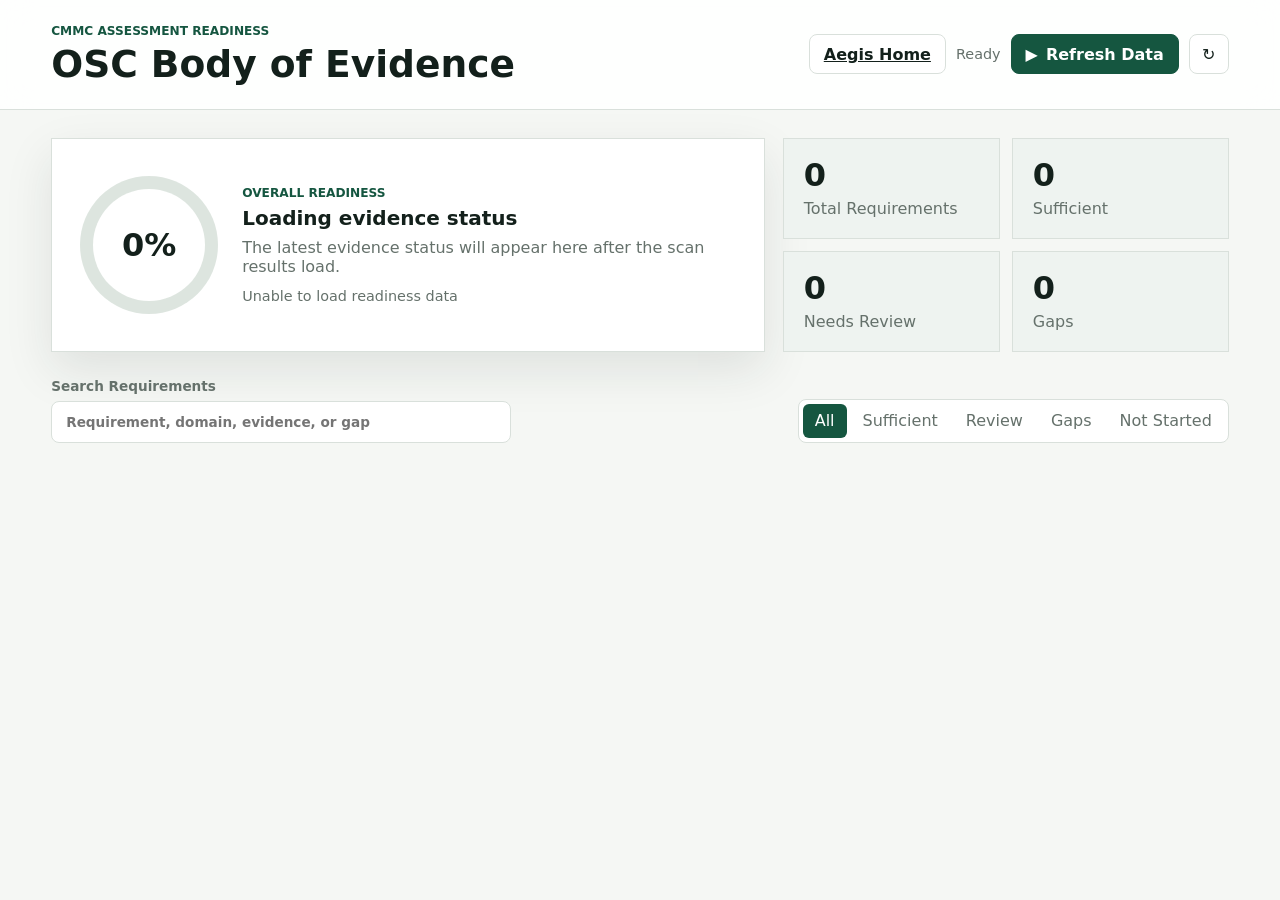
==== assessment/index.html @ aecbb355 "Add assessment readiness portal" ====
<!doctype html>
<html lang="en">
  <head>
    <meta charset="utf-8">
    <meta name="viewport" content="width=device-width, initial-scale=1">
    <title>CMMC OSC Readiness | Aegis Compliance Solutions</title>
    <link rel="stylesheet" href="styles.css">
  </head>
  <body>
    <header class="topbar">
      <div>
        <p class="eyebrow">CMMC Assessment Readiness</p>
        <h1 id="osc-name">OSC Body of Evidence</h1>
      </div>
      <div class="header-actions">
        <a class="secondary-action" href="../">Aegis Home</a>
        <span id="scan-state" class="timestamp">Ready</span>
        <button id="scan-button" class="primary-action" type="button">
          <span aria-hidden="true">▶</span>
          Refresh Data
        </button>
        <button id="refresh-button" type="button" aria-label="Refresh readiness data">
          <span aria-hidden="true">↻</span>
        </button>
      </div>
    </header>

    <main>
      <section class="readiness-band">
        <div class="score-panel">
          <div class="score-ring" id="score-ring">
            <span id="ready-percent">0%</span>
          </div>
          <div>
            <p class="section-label">Overall Readiness</p>
            <h2 id="readiness-title">Loading evidence status</h2>
            <p id="readiness-copy">The latest evidence status will appear here after the scan results load.</p>
            <p id="updated-at" class="inline-timestamp">Updated...</p>
          </div>
        </div>
        <div class="metrics-grid">
          <article>
            <span id="metric-total">0</span>
            <p>Total Requirements</p>
          </article>
          <article>
            <span id="metric-sufficient">0</span>
            <p>Sufficient</p>
          </article>
          <article>
            <span id="metric-review">0</span>
            <p>Needs Review</p>
          </article>
          <article>
            <span id="metric-gaps">0</span>
            <p>Gaps</p>
          </article>
        </div>
      </section>

      <section class="toolbar" aria-label="Evidence filters">
        <label class="search-field">
          <span>Search Requirements</span>
          <input id="search-input" type="search" placeholder="Requirement, domain, evidence, or gap">
        </label>
        <div class="segmented" role="tablist" aria-label="Status filter">
          <button class="active" type="button" data-filter="all">All</button>
          <button type="button" data-filter="sufficient">Sufficient</button>
          <button type="button" data-filter="review">Review</button>
          <button type="button" data-filter="gaps">Gaps</button>
          <button type="button" data-filter="notStarted">Not Started</button>
        </div>
      </section>

      <section id="domain-view" class="domain-view" aria-label="CMMC domains"></section>

      <section id="requirement-view" class="requirement-view hidden" aria-label="Domain requirements">
        <div class="section-header">
          <button id="back-button" class="secondary-action" type="button">
            <span aria-hidden="true">←</span>
            Domains
          </button>
          <div>
            <p class="section-label" id="domain-code">Domain</p>
            <h2 id="domain-title">Requirements</h2>
          </div>
        </div>
        <div id="requirements-list" class="requirements-list"></div>
      </section>
    </main>

    <script src="app.js"></script>
  </body>
</html>
---- assessment/styles.css ----
:root {
  --bg: #f5f7f4;
  --surface: #ffffff;
  --surface-strong: #eef3f0;
  --ink: #13201b;
  --muted: #65716b;
  --line: #d9e0db;
  --green: #2f8061;
  --green-dark: #155640;
  --amber: #a76317;
  --red: #b53b34;
  --blue: #315f95;
  --gray: #6d7580;
  --shadow: 0 18px 45px rgba(27, 43, 36, 0.1);
}

* {
  box-sizing: border-box;
}

body {
  margin: 0;
  min-width: 320px;
  background: var(--bg);
  color: var(--ink);
  font-family: Inter, ui-sans-serif, system-ui, -apple-system, BlinkMacSystemFont, "Segoe UI", sans-serif;
}

button,
input {
  font: inherit;
}

.topbar {
  display: flex;
  align-items: center;
  justify-content: space-between;
  gap: 24px;
  padding: 24px clamp(18px, 4vw, 52px);
  border-bottom: 1px solid var(--line);
  background: rgba(255, 255, 255, 0.9);
  position: sticky;
  top: 0;
  z-index: 10;
  backdrop-filter: blur(16px);
}

.eyebrow,
.section-label {
  margin: 0 0 6px;
  color: var(--green-dark);
  font-size: 0.76rem;
  font-weight: 850;
  letter-spacing: 0;
  text-transform: uppercase;
}

h1,
h2,
h3,
p {
  margin-top: 0;
}

h1 {
  margin-bottom: 0;
  font-size: clamp(1.45rem, 3vw, 2.35rem);
  line-height: 1.08;
}

h2 {
  font-size: 1.25rem;
  line-height: 1.2;
  margin-bottom: 8px;
}

h3 {
  font-size: 1rem;
  line-height: 1.3;
  margin-bottom: 0;
}

.header-actions {
  display: flex;
  align-items: center;
  gap: 10px;
  flex-wrap: wrap;
  justify-content: flex-end;
}

.timestamp,
.inline-timestamp {
  color: var(--muted);
  font-size: 0.9rem;
}

.inline-timestamp {
  margin: 12px 0 0;
}

#refresh-button,
.primary-action,
.secondary-action {
  min-height: 40px;
  border: 1px solid var(--line);
  border-radius: 8px;
  background: var(--surface);
  color: var(--ink);
  cursor: pointer;
}

#refresh-button {
  width: 40px;
}

.primary-action,
.secondary-action {
  display: inline-flex;
  align-items: center;
  justify-content: center;
  gap: 8px;
  padding: 0 14px;
  font-weight: 800;
}

.primary-action {
  background: var(--green-dark);
  color: white;
  border-color: var(--green-dark);
}

.primary-action:disabled {
  cursor: wait;
  opacity: 0.65;
}

.secondary-action {
  background: var(--surface);
}

main {
  padding: 28px clamp(18px, 4vw, 52px) 44px;
}

.readiness-band {
  display: grid;
  grid-template-columns: minmax(0, 1.6fr) minmax(360px, 1fr);
  gap: 18px;
  align-items: stretch;
  margin-bottom: 20px;
}

.score-panel {
  display: grid;
  grid-template-columns: auto minmax(0, 1fr);
  align-items: center;
  gap: 24px;
  padding: 28px;
  background: var(--surface);
  border: 1px solid var(--line);
  box-shadow: var(--shadow);
}

.score-panel p:not(.section-label):not(.inline-timestamp) {
  margin-bottom: 0;
  color: var(--muted);
  max-width: 760px;
}

.score-ring {
  --score: 0deg;
  display: grid;
  place-items: center;
  width: 138px;
  aspect-ratio: 1;
  border-radius: 50%;
  background: conic-gradient(var(--green) var(--score), #dde5df 0);
  position: relative;
  flex: none;
}

.score-ring::after {
  content: "";
  position: absolute;
  inset: 13px;
  border-radius: 50%;
  background: var(--surface);
}

.score-ring span {
  position: relative;
  z-index: 1;
  font-size: 2rem;
  font-weight: 850;
}

.metrics-grid {
  display: grid;
  grid-template-columns: repeat(2, minmax(0, 1fr));
  gap: 12px;
}

.metrics-grid article {
  padding: 20px;
  background: var(--surface-strong);
  border: 1px solid var(--line);
}

.metrics-grid span {
  display: block;
  font-size: 2rem;
  font-weight: 850;
  line-height: 1;
}

.metrics-grid p {
  margin: 8px 0 0;
  color: var(--muted);
}

.toolbar {
  display: flex;
  align-items: end;
  justify-content: space-between;
  gap: 16px;
  margin: 26px 0 16px;
}

.search-field {
  display: grid;
  gap: 7px;
  width: min(460px, 100%);
  color: var(--muted);
  font-size: 0.85rem;
  font-weight: 750;
}

.search-field input {
  width: 100%;
  height: 42px;
  border: 1px solid var(--line);
  border-radius: 8px;
  background: var(--surface);
  color: var(--ink);
  padding: 0 14px;
}

.search-field input:focus {
  outline: 3px solid rgba(47, 95, 152, 0.18);
  border-color: var(--blue);
}

.segmented {
  display: flex;
  gap: 4px;
  padding: 4px;
  border: 1px solid var(--line);
  border-radius: 8px;
  background: var(--surface);
  overflow-x: auto;
}

.segmented button {
  min-height: 34px;
  border: 0;
  border-radius: 6px;
  padding: 0 12px;
  background: transparent;
  color: var(--muted);
  cursor: pointer;
  white-space: nowrap;
}

.segmented button.active {
  background: var(--green-dark);
  color: white;
}

.domain-view {
  display: grid;
  grid-template-columns: repeat(auto-fill, minmax(250px, 1fr));
  gap: 14px;
}

.domain-card {
  display: grid;
  gap: 10px;
  min-height: 184px;
  padding: 18px;
  border: 1px solid var(--line);
  border-radius: 8px;
  background: var(--surface);
  color: var(--ink);
  text-align: left;
  cursor: pointer;
  box-shadow: 0 10px 30px rgba(27, 43, 36, 0.06);
}

.domain-card:hover,
.domain-card:focus {
  border-color: var(--green);
  outline: 3px solid rgba(47, 128, 97, 0.12);
}

.domain-code {
  color: var(--green-dark);
  font-size: 0.84rem;
  font-weight: 850;
}

.domain-card strong {
  font-size: 1.12rem;
  line-height: 1.2;
}

.domain-card > span:not(.domain-code):not(.domain-counts) {
  color: var(--muted);
}

.domain-progress {
  height: 9px;
  border-radius: 999px;
  background: #e3e9e4;
  overflow: hidden;
}

.domain-progress span {
  display: block;
  height: 100%;
  background: var(--green);
}

.domain-counts {
  display: flex;
  gap: 8px;
  flex-wrap: wrap;
  color: var(--muted);
  font-size: 0.84rem;
}

.section-header {
  display: flex;
  align-items: center;
  gap: 16px;
  margin-bottom: 16px;
}

.requirements-list {
  display: grid;
  gap: 12px;
}

.requirement-row {
  display: grid;
  gap: 14px;
  padding: 18px;
  border: 1px solid var(--line);
  border-radius: 8px;
  background: var(--surface);
  box-shadow: 0 10px 30px rgba(27, 43, 36, 0.06);
}

.requirement-main {
  display: flex;
  align-items: start;
  justify-content: space-between;
  gap: 16px;
}

.practice-id {
  display: block;
  color: var(--green-dark);
  font-weight: 850;
  margin-bottom: 4px;
}

.status {
  display: inline-flex;
  align-items: center;
  min-height: 28px;
  padding: 0 10px;
  border-radius: 999px;
  font-size: 0.82rem;
  font-weight: 850;
  white-space: nowrap;
}

.status.sufficient {
  background: #dcf1e8;
  color: var(--green-dark);
}

.status.review {
  background: #fff0d8;
  color: var(--amber);
}

.status.gaps {
  background: #fde3e0;
  color: var(--red);
}

.status.notStarted {
  background: #e9edf0;
  color: var(--gray);
}

.requirement-detail {
  display: grid;
  grid-template-columns: 1.2fr repeat(2, minmax(110px, 0.35fr)) 1.4fr;
  gap: 14px;
  margin: 0;
}

.requirement-detail div {
  min-width: 0;
}

dt {
  color: var(--muted);
  font-size: 0.76rem;
  font-weight: 850;
  text-transform: uppercase;
}

dd {
  margin: 5px 0 0;
  color: var(--ink);
  overflow-wrap: anywhere;
}

.empty-state {
  color: var(--muted);
  padding: 18px;
  border: 1px dashed var(--line);
  border-radius: 8px;
  background: rgba(255, 255, 255, 0.6);
}

.hidden {
  display: none !important;
}

@media (max-width: 980px) {
  .readiness-band,
  .requirement-detail {
    grid-template-columns: 1fr;
  }

  .toolbar {
    align-items: stretch;
    flex-direction: column;
  }
}

@media (max-width: 640px) {
  .topbar {
    align-items: flex-start;
    flex-direction: column;
  }

  .header-actions {
    width: 100%;
    justify-content: flex-start;
  }

  .score-panel {
    grid-template-columns: 1fr;
    padding: 22px;
  }

  .metrics-grid,
  .domain-view {
    grid-template-columns: 1fr;
  }

  .score-ring {
    width: 118px;
  }

  .requirement-main,
  .section-header {
    align-items: flex-start;
    flex-direction: column;
  }
}
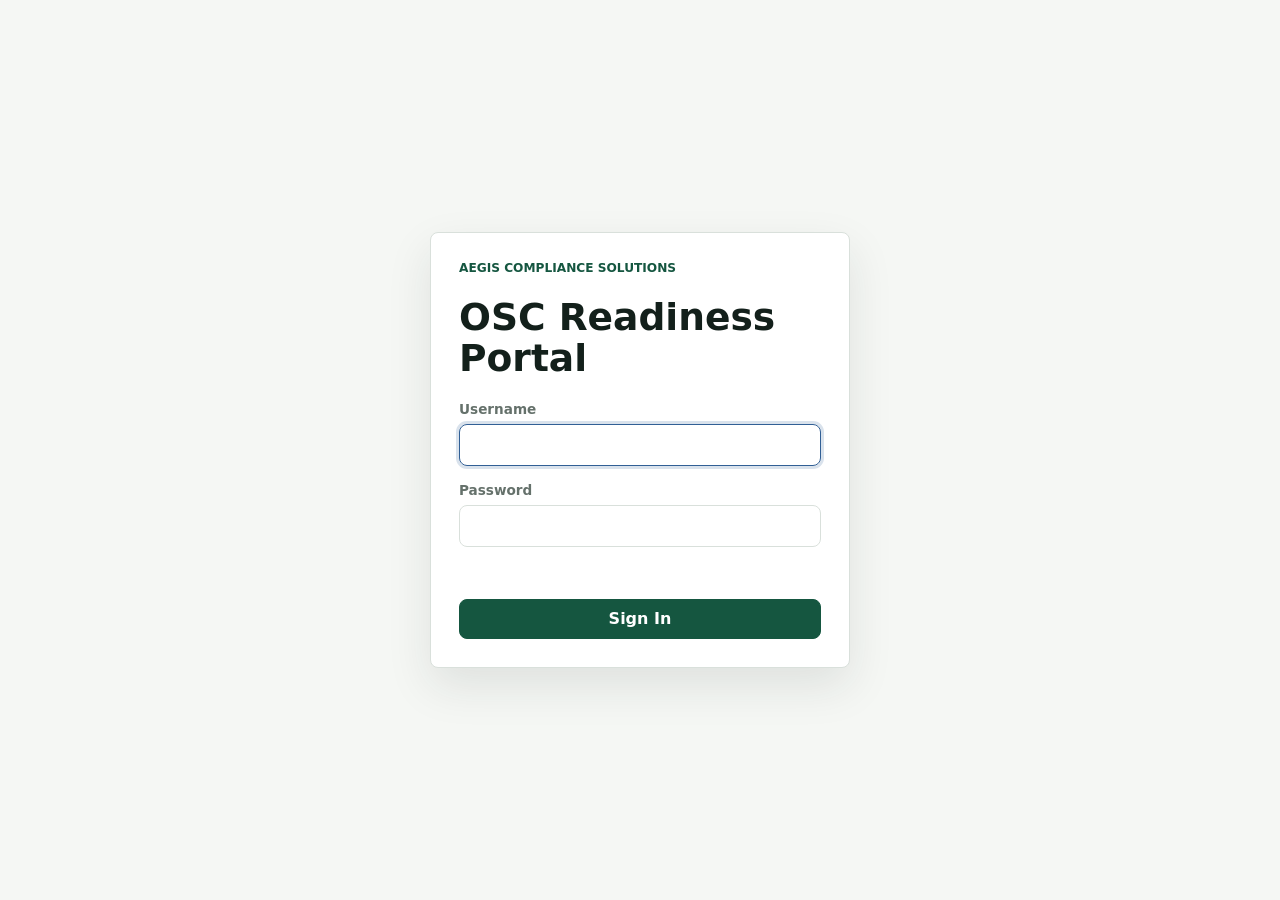
==== commit 030a2a6d: "Update readiness portal workflow" ====
--- a/assessment/index.html
+++ b/assessment/index.html
@@ -4,91 +4,96 @@
     <meta charset="utf-8">
     <meta name="viewport" content="width=device-width, initial-scale=1">
     <title>CMMC OSC Readiness | Aegis Compliance Solutions</title>
-    <link rel="stylesheet" href="styles.css">
+    <link rel="stylesheet" href="styles.css?v=4">
   </head>
-  <body>
-    <header class="topbar">
-      <div>
-        <p class="eyebrow">CMMC Assessment Readiness</p>
-        <h1 id="osc-name">OSC Body of Evidence</h1>
-      </div>
-      <div class="header-actions">
-        <a class="secondary-action" href="../">Aegis Home</a>
-        <span id="scan-state" class="timestamp">Ready</span>
-        <button id="scan-button" class="primary-action" type="button">
-          <span aria-hidden="true">▶</span>
-          Refresh Data
-        </button>
-        <button id="refresh-button" type="button" aria-label="Refresh readiness data">
-          <span aria-hidden="true">↻</span>
-        </button>
-      </div>
-    </header>
+  <body class="auth-locked">
+    <section id="auth-screen" class="auth-screen" aria-labelledby="auth-title">
+      <form id="auth-form" class="auth-panel">
+        <p class="eyebrow">Aegis Compliance Solutions</p>
+        <h1 id="auth-title">OSC Readiness Portal</h1>
+        <label>
+          Username
+          <input id="auth-username" type="text" autocomplete="username" required>
+        </label>
+        <label>
+          Password
+          <input id="auth-password" type="password" autocomplete="current-password" required>
+        </label>
+        <p id="auth-error" class="auth-error" role="alert"></p>
+        <button class="primary-action" type="submit">Sign In</button>
+      </form>
+    </section>
 
-    <main>
-      <section class="readiness-band">
-        <div class="score-panel">
-          <div class="score-ring" id="score-ring">
-            <span id="ready-percent">0%</span>
+    <div id="portal-shell" class="portal-shell" hidden>
+      <header class="topbar">
+        <div>
+          <p class="eyebrow">CMMC Assessment Readiness</p>
+          <h1 id="osc-name">OSC Body of Evidence</h1>
+        </div>
+        <div class="header-actions">
+          <a class="secondary-action" href="../">Aegis Home</a>
+          <span id="scan-state" class="timestamp">Ready</span>
+          <button id="scan-button" class="primary-action" type="button">
+            <span aria-hidden="true">▶</span>
+            Start Review
+          </button>
+          <button id="refresh-button" type="button" aria-label="Refresh readiness data">
+            <span aria-hidden="true">↻</span>
+          </button>
+          <button id="logout-button" class="secondary-action" type="button">Logout</button>
+        </div>
+      </header>
+
+      <main>
+        <section class="readiness-band">
+          <div class="score-panel">
+            <div class="score-ring">
+              <span id="domain-total">0</span>
+            </div>
+            <div>
+              <p class="section-label">Readiness Scope</p>
+              <h2 id="readiness-title">CMMC Level 2 requirements</h2>
+              <p id="readiness-copy">Browse the OSC readiness scope by domain and security requirement.</p>
+              <p id="updated-at" class="inline-timestamp">Updated...</p>
+            </div>
           </div>
-          <div>
-            <p class="section-label">Overall Readiness</p>
-            <h2 id="readiness-title">Loading evidence status</h2>
-            <p id="readiness-copy">The latest evidence status will appear here after the scan results load.</p>
-            <p id="updated-at" class="inline-timestamp">Updated...</p>
+          <div class="metrics-grid">
+            <article>
+              <span id="metric-domains">0</span>
+              <p>Domains</p>
+            </article>
+            <article>
+              <span id="metric-total">0</span>
+              <p>Security Requirements</p>
+            </article>
           </div>
-        </div>
-        <div class="metrics-grid">
-          <article>
-            <span id="metric-total">0</span>
-            <p>Total Requirements</p>
-          </article>
-          <article>
-            <span id="metric-sufficient">0</span>
-            <p>Sufficient</p>
-          </article>
-          <article>
-            <span id="metric-review">0</span>
-            <p>Needs Review</p>
-          </article>
-          <article>
-            <span id="metric-gaps">0</span>
-            <p>Gaps</p>
-          </article>
-        </div>
-      </section>
+        </section>
 
-      <section class="toolbar" aria-label="Evidence filters">
-        <label class="search-field">
-          <span>Search Requirements</span>
-          <input id="search-input" type="search" placeholder="Requirement, domain, evidence, or gap">
-        </label>
-        <div class="segmented" role="tablist" aria-label="Status filter">
-          <button class="active" type="button" data-filter="all">All</button>
-          <button type="button" data-filter="sufficient">Sufficient</button>
-          <button type="button" data-filter="review">Review</button>
-          <button type="button" data-filter="gaps">Gaps</button>
-          <button type="button" data-filter="notStarted">Not Started</button>
-        </div>
-      </section>
+        <section class="toolbar" aria-label="Requirement search">
+          <label class="search-field">
+            <span>Search Requirements</span>
+            <input id="search-input" type="search" placeholder="Requirement, domain, or keyword">
+          </label>
+        </section>
 
-      <section id="domain-view" class="domain-view" aria-label="CMMC domains"></section>
+        <section id="domain-view" class="domain-view" aria-label="CMMC domains"></section>
 
-      <section id="requirement-view" class="requirement-view hidden" aria-label="Domain requirements">
-        <div class="section-header">
-          <button id="back-button" class="secondary-action" type="button">
-            <span aria-hidden="true">←</span>
-            Domains
-          </button>
-          <div>
-            <p class="section-label" id="domain-code">Domain</p>
-            <h2 id="domain-title">Requirements</h2>
+        <section id="requirement-view" class="requirement-view hidden" aria-label="Domain requirements">
+          <div class="section-header">
+            <button id="back-button" class="secondary-action" type="button">
+              <span aria-hidden="true">←</span>
+              Domains
+            </button>
+            <div>
+              <p class="section-label" id="domain-code">Domain</p>
+              <h2 id="domain-title">Requirements</h2>
+            </div>
           </div>
-        </div>
-        <div id="requirements-list" class="requirements-list"></div>
-      </section>
-    </main>
+          <div id="requirements-list" class="requirements-list"></div>
+        </section>
+      </main>
+    </div>
 
-    <script src="app.js"></script>
+    <script src="app.js?v=7"></script>
   </body>
 </html>
--- a/assessment/styles.css
+++ b/assessment/styles.css
@@ -7,10 +7,7 @@
   --line: #d9e0db;
   --green: #2f8061;
   --green-dark: #155640;
-  --amber: #a76317;
-  --red: #b53b34;
   --blue: #315f95;
-  --gray: #6d7580;
   --shadow: 0 18px 45px rgba(27, 43, 36, 0.1);
 }
 
@@ -26,10 +23,74 @@
   font-family: Inter, ui-sans-serif, system-ui, -apple-system, BlinkMacSystemFont, "Segoe UI", sans-serif;
 }
 
+body.auth-locked {
+  min-height: 100vh;
+}
+
 button,
 input {
   font: inherit;
 }
+
+.auth-screen {
+  min-height: 100vh;
+  display: grid;
+  place-items: center;
+  padding: 24px;
+  background: var(--bg);
+}
+
+.auth-panel {
+  width: min(420px, 100%);
+  display: grid;
+  gap: 16px;
+  padding: 28px;
+  border: 1px solid var(--line);
+  border-radius: 8px;
+  background: var(--surface);
+  box-shadow: var(--shadow);
+}
+
+.auth-panel h1 {
+  margin-bottom: 6px;
+}
+
+.auth-panel label {
+  display: grid;
+  gap: 7px;
+  color: var(--muted);
+  font-size: 0.85rem;
+  font-weight: 750;
+}
+
+.auth-panel input {
+  width: 100%;
+  height: 42px;
+  border: 1px solid var(--line);
+  border-radius: 8px;
+  background: var(--surface);
+  color: var(--ink);
+  padding: 0 14px;
+}
+
+.auth-panel input:focus {
+  outline: 3px solid rgba(47, 95, 152, 0.18);
+  border-color: var(--blue);
+}
+
+.auth-error {
+  min-height: 20px;
+  margin: 0;
+  color: #9b2f2a;
+  font-size: 0.9rem;
+  font-weight: 750;
+}
+
+.portal-shell[hidden],
+.auth-screen[hidden] {
+  display: none;
+}
+
 
 .topbar {
   display: flex;
@@ -144,7 +205,7 @@
 
 .readiness-band {
   display: grid;
-  grid-template-columns: minmax(0, 1.6fr) minmax(360px, 1fr);
+  grid-template-columns: minmax(0, 1.6fr) minmax(300px, 0.75fr);
   gap: 18px;
   align-items: stretch;
   margin-bottom: 20px;
@@ -168,23 +229,25 @@
 }
 
 .score-ring {
-  --score: 0deg;
   display: grid;
   place-items: center;
   width: 138px;
   aspect-ratio: 1;
   border-radius: 50%;
-  background: conic-gradient(var(--green) var(--score), #dde5df 0);
+  background: var(--surface-strong);
+  border: 1px solid var(--line);
   position: relative;
   flex: none;
 }
 
 .score-ring::after {
-  content: "";
+  content: "Domains";
   position: absolute;
-  inset: 13px;
-  border-radius: 50%;
-  background: var(--surface);
+  bottom: 30px;
+  color: var(--muted);
+  font-size: 0.76rem;
+  font-weight: 850;
+  text-transform: uppercase;
 }
 
 .score-ring span {
@@ -250,32 +313,6 @@
   border-color: var(--blue);
 }
 
-.segmented {
-  display: flex;
-  gap: 4px;
-  padding: 4px;
-  border: 1px solid var(--line);
-  border-radius: 8px;
-  background: var(--surface);
-  overflow-x: auto;
-}
-
-.segmented button {
-  min-height: 34px;
-  border: 0;
-  border-radius: 6px;
-  padding: 0 12px;
-  background: transparent;
-  color: var(--muted);
-  cursor: pointer;
-  white-space: nowrap;
-}
-
-.segmented button.active {
-  background: var(--green-dark);
-  color: white;
-}
-
 .domain-view {
   display: grid;
   grid-template-columns: repeat(auto-fill, minmax(250px, 1fr));
@@ -285,7 +322,7 @@
 .domain-card {
   display: grid;
   gap: 10px;
-  min-height: 184px;
+  min-height: 156px;
   padding: 18px;
   border: 1px solid var(--line);
   border-radius: 8px;
@@ -317,25 +354,10 @@
   color: var(--muted);
 }
 
-.domain-progress {
-  height: 9px;
-  border-radius: 999px;
-  background: #e3e9e4;
-  overflow: hidden;
-}
-
-.domain-progress span {
-  display: block;
-  height: 100%;
-  background: var(--green);
-}
-
 .domain-counts {
-  display: flex;
-  gap: 8px;
-  flex-wrap: wrap;
   color: var(--muted);
   font-size: 0.84rem;
+  font-weight: 750;
 }
 
 .section-header {
@@ -351,8 +373,6 @@
 }
 
 .requirement-row {
-  display: grid;
-  gap: 14px;
   padding: 18px;
   border: 1px solid var(--line);
   border-radius: 8px;
@@ -374,61 +394,6 @@
   margin-bottom: 4px;
 }
 
-.status {
-  display: inline-flex;
-  align-items: center;
-  min-height: 28px;
-  padding: 0 10px;
-  border-radius: 999px;
-  font-size: 0.82rem;
-  font-weight: 850;
-  white-space: nowrap;
-}
-
-.status.sufficient {
-  background: #dcf1e8;
-  color: var(--green-dark);
-}
-
-.status.review {
-  background: #fff0d8;
-  color: var(--amber);
-}
-
-.status.gaps {
-  background: #fde3e0;
-  color: var(--red);
-}
-
-.status.notStarted {
-  background: #e9edf0;
-  color: var(--gray);
-}
-
-.requirement-detail {
-  display: grid;
-  grid-template-columns: 1.2fr repeat(2, minmax(110px, 0.35fr)) 1.4fr;
-  gap: 14px;
-  margin: 0;
-}
-
-.requirement-detail div {
-  min-width: 0;
-}
-
-dt {
-  color: var(--muted);
-  font-size: 0.76rem;
-  font-weight: 850;
-  text-transform: uppercase;
-}
-
-dd {
-  margin: 5px 0 0;
-  color: var(--ink);
-  overflow-wrap: anywhere;
-}
-
 .empty-state {
   color: var(--muted);
   padding: 18px;
@@ -442,8 +407,7 @@
 }
 
 @media (max-width: 980px) {
-  .readiness-band,
-  .requirement-detail {
+  .readiness-band {
     grid-template-columns: 1fr;
   }
 
